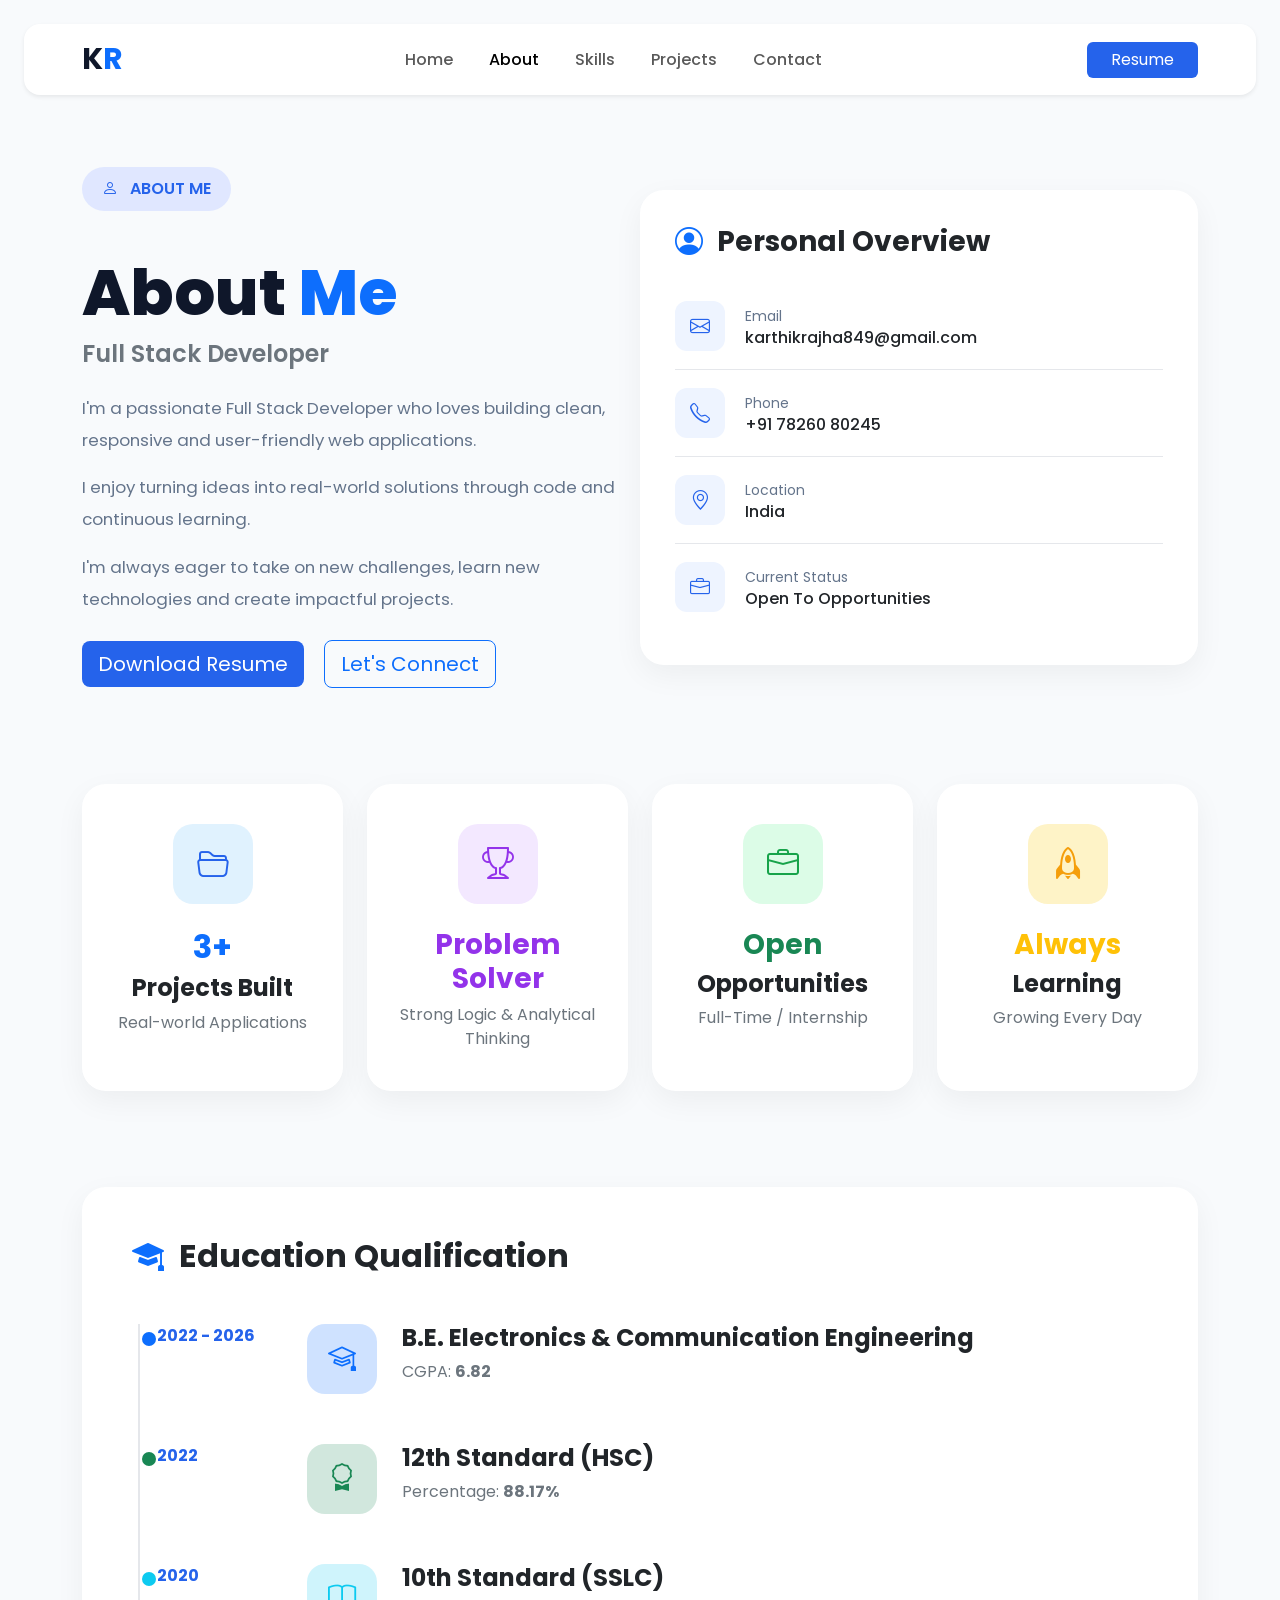
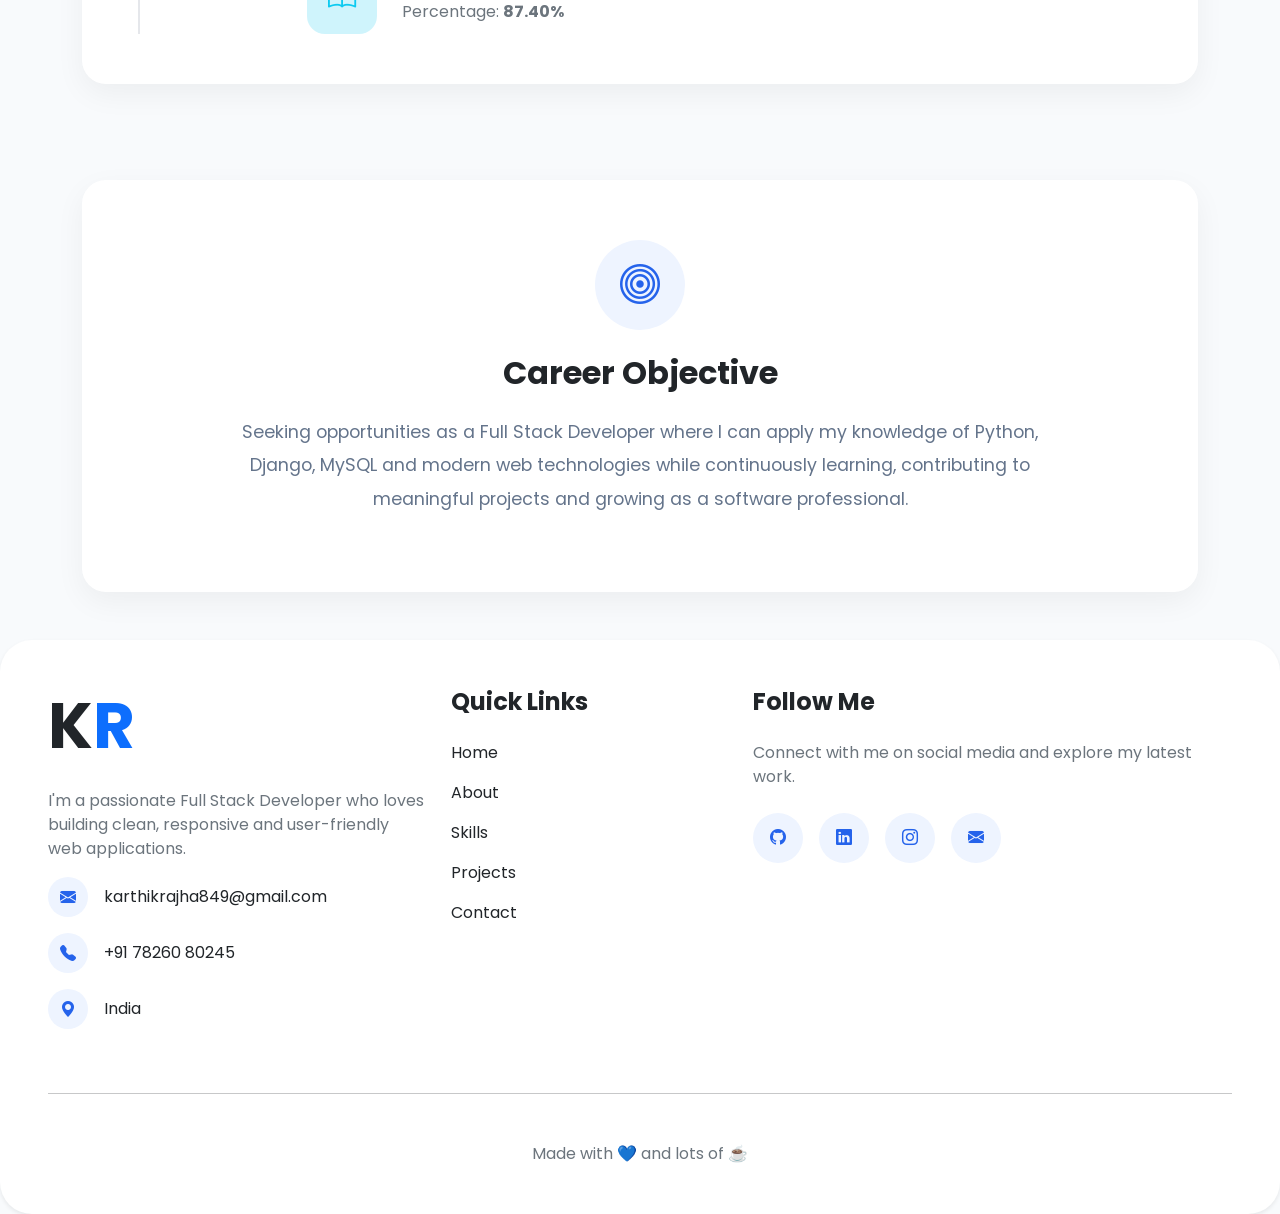
==== about.html @ a02a5bc2 "initial" ====
<!DOCTYPE html>
<html lang="en">

<head>
    <meta charset="UTF-8">
    <meta name="viewport" content="width=device-width, initial-scale=1.0">
    <title>About</title>

    <link href="https://cdn.jsdelivr.net/npm/bootstrap@5.3.7/dist/css/bootstrap.min.css" rel="stylesheet">

    <link rel="stylesheet" href="https://cdn.jsdelivr.net/npm/bootstrap-icons@1.11.3/font/bootstrap-icons.min.css">

    <link href="https://unpkg.com/aos@2.3.4/dist/aos.css" rel="stylesheet">

    <link rel="stylesheet" href="assets/style.css">
</head>

<body>

    <nav class="navbar navbar-expand-lg navbar-light bg-white shadow-sm sticky-top m-4 rounded-4">
        <div class="container">

<a class="navbar-brand fw-bold logo" href="index.html">
    K<span class="text-primary">R</span>
</a>

            <button class="navbar-toggler" type="button" data-bs-toggle="collapse" data-bs-target="#navbarNav">

                <span class="navbar-toggler-icon"></span>
            </button>

            <div class="collapse navbar-collapse" id="navbarNav">

                <ul class="navbar-nav mx-auto">

                    <li class="nav-item">
                        <a class="nav-link" href="index.html">Home</a>
                    </li>

                    <li class="nav-item">
                        <a class="nav-link active" href="about.html">About</a>
                    </li>

                    <li class="nav-item">
                        <a class="nav-link" href="skills.html">Skills</a>
                    </li>

                    <li class="nav-item">
                        <a class="nav-link" href="projects.html">Projects</a>
                    </li>

                    <li class="nav-item">
                        <a class="nav-link" href="contact.html">Contact</a>
                    </li>

                </ul>

                <a href="#" class="btn btn-primary px-4">
                    Resume
                </a>

            </div>

        </div>
    </nav>

    <section class="about-hero py-5">

        <div class="container">

            <div class="row align-items-center gx-0 gy-5">

                <div class="col-lg-6 about-left">

                    <span class="badge-custom">
                        <i class="bi bi-person me-2"></i>
                        ABOUT ME
                    </span>

                    <h1 class="about-title mt-4">

                        About

                        <span class="text-primary">
                            Me
                        </span>

                    </h1>

                    <h4 class="text-secondary fw-semibold mb-4">
                        Full Stack Developer
                    </h4>

                    <p class="about-text">

                        I'm a passionate Full Stack Developer who loves building
                        clean, responsive and user-friendly web applications.

                    </p>

                    <p class="about-text">

                        I enjoy turning ideas into real-world solutions through
                        code and continuous learning.

                    </p>

                    <p class="about-text">

                        I'm always eager to take on new challenges, learn new
                        technologies and create impactful projects.

                    </p>

                    <div class="mt-4">

                        <a href="#" class="btn btn-primary btn-lg me-3">

                            Download Resume

                        </a>

                        <a href="contact.html" class="btn btn-outline-primary btn-lg">

                            Let's Connect

                        </a>

                    </div>

                </div>

                <div class="col-lg-6 about-right">

                    <div class="overview-card">

                        <h3 class="fw-bold mb-4">

                            <i class="bi bi-person-circle text-primary me-2"></i>

                            Personal Overview

                        </h3>

                        <div class="overview-item">

                            <i class="bi bi-envelope"></i>

                            <div>
                                <small>Email</small>
                                <h6 class="mb-0">karthikrajha849@gmail.com</h6>
                            </div>

                        </div>

                        <div class="overview-item">

                            <i class="bi bi-telephone"></i>

                            <div>
                                <small>Phone</small>
                                <h6 class="mb-0">+91 78260 80245</h6>
                            </div>

                        </div>

                        <div class="overview-item">

                            <i class="bi bi-geo-alt"></i>

                            <div>
                                <small>Location</small>
                                <h6 class="mb-0">India</h6>
                            </div>

                        </div>

                        <div class="overview-item">

                            <i class="bi bi-briefcase"></i>

                            <div>
                                <small>Current Status</small>
                                <h6 class="mb-0">Open To Opportunities</h6>
                            </div>

                        </div>

                    </div>

                </div>

            </div>

        </div>

    </section>

    <section class="py-5">

        <div class="container">

            <div class="row g-4">

                <div class="col-md-6 col-lg-3" data-aos="fade-up" data-aos-delay="100">

                    <div class="stat-card">

                        <div class="stat-icon blue mx-auto mb-4">
                            <i class="bi bi-folder2-open"></i>
                        </div>

                        <h2 class="text-primary fw-bold">
                            3+
                        </h2>

                        <h4 class="fw-bold">
                            Projects Built
                        </h4>

                        <p class="text-secondary mb-0">
                            Real-world Applications
                        </p>

                    </div>

                </div>

                <div class="col-md-6 col-lg-3" data-aos="fade-up" data-aos-delay="200">

                    <div class="stat-card">

                        <div class="stat-icon purple mx-auto mb-4">
                            <i class="bi bi-trophy"></i>
                        </div>

                        <h3 class="text-purple fw-bold">
                            Problem Solver
                        </h3>

                        <p class="text-secondary mb-0">
                            Strong Logic & Analytical Thinking
                        </p>

                    </div>

                </div>

                <div class="col-md-6 col-lg-3" data-aos="fade-up" data-aos-delay="300">

                    <div class="stat-card">

                        <div class="stat-icon green mx-auto mb-4">
                            <i class="bi bi-briefcase"></i>
                        </div>

                        <h3 class="text-success fw-bold">
                            Open
                        </h3>

                        <h4 class="fw-bold">
                            Opportunities
                        </h4>

                        <p class="text-secondary mb-0">
                            Full-Time / Internship
                        </p>

                    </div>

                </div>

                <div class="col-md-6 col-lg-3" data-aos="fade-up" data-aos-delay="400">

                    <div class="stat-card">

                        <div class="stat-icon orange mx-auto mb-4">
                            <i class="bi bi-rocket"></i>
                        </div>

                        <h3 class="text-warning fw-bold">
                            Always
                        </h3>

                        <h4 class="fw-bold">
                            Learning
                        </h4>

                        <p class="text-secondary mb-0">
                            Growing Every Day
                        </p>

                    </div>

                </div>

            </div>

        </div>

    </section>

    <section class="py-5">

        <div class="container">

            <div class="education-card" data-aos="fade-up">

                <h2 class="fw-bold mb-5">

                    <i class="bi bi-mortarboard-fill text-primary me-2"></i>

                    Education Qualification

                </h2>

                <div class="timeline">

                    <div class="timeline-item">

                        <div class="timeline-dot bg-primary"></div>

                        <div class="timeline-year">
                            2022 - 2026
                        </div>

                        <div class="timeline-content">

                            <div class="timeline-icon bg-primary-subtle">

                                <i class="bi bi-mortarboard text-primary"></i>

                            </div>

                            <div>

                                <h4 class="fw-bold mb-2">

                                    B.E. Electronics & Communication Engineering

                                </h4>

                                <p class="mb-1 text-secondary">

                                    CGPA: <strong>6.82</strong>

                                </p>

                            </div>

                        </div>

                    </div>

                    <div class="timeline-item">

                        <div class="timeline-dot bg-success"></div>

                        <div class="timeline-year">
                            2022
                        </div>

                        <div class="timeline-content">

                            <div class="timeline-icon bg-success-subtle">

                                <i class="bi bi-award text-success"></i>

                            </div>

                            <div>

                                <h4 class="fw-bold mb-2">
                                    12th Standard (HSC)
                                </h4>

                                <p class="mb-1 text-secondary">

                                    Percentage:
                                    <strong>88.17%</strong>

                                </p>

                            </div>

                        </div>

                    </div>

                    <div class="timeline-item">

                        <div class="timeline-dot bg-info"></div>

                        <div class="timeline-year">
                            2020
                        </div>

                        <div class="timeline-content">

                            <div class="timeline-icon bg-info-subtle">

                                <i class="bi bi-book text-info"></i>

                            </div>

                            <div>

                                <h4 class="fw-bold mb-2">
                                    10th Standard (SSLC)
                                </h4>

                                <p class="mb-1 text-secondary">

                                    Percentage:
                                    <strong>87.40%</strong>

                                </p>

                            </div>

                        </div>

                    </div>

                </div>

            </div>

        </div>

    </section>

    <section class="py-5">

        <div class="container">

            <div class="objective-card text-center" data-aos="fade-up">

                <div class="objective-icon mx-auto mb-4">

                    <i class="bi bi-bullseye"></i>

                </div>

                <h2 class="fw-bold mb-4">

                    Career Objective

                </h2>

                <p class="objective-text mx-auto">

                    Seeking opportunities as a Full Stack Developer where I can
                    apply my knowledge of Python, Django, MySQL and modern web
                    technologies while continuously learning, contributing to
                    meaningful projects and growing as a software professional.

                </p>

            </div>

        </div>

    </section>



    <footer>

        <div class="bg-white shadow-sm rounded-5 p-5">

            <div class="row gy-5">

                <div class="col-lg-4">

                    <h2 class="fw-bold display-3 mb-4">
                        K<span class="text-primary">R</span>
                    </h2>

                    <p class="text-secondary">

                        I'm a passionate Full Stack Developer
                        who loves building clean, responsive
                        and user-friendly web applications.

                    </p>

                    <div class="d-flex align-items-center gap-3 mb-3">

                        <i class="bi bi-envelope-fill footer-icon"></i>

                        <span>karthikrajha849@gmail.com</span>

                    </div>

                    <div class="d-flex align-items-center gap-3 mb-3">

                        <i class="bi bi-telephone-fill footer-icon"></i>

                        <span>+91 78260 80245</span>

                    </div>

                    <div class="d-flex align-items-center gap-3 mb-3">

                        <i class="bi bi-geo-alt-fill footer-icon"></i>

                        <span>India</span>

                    </div>

                </div>

                <div class="col-lg-3">

                    <h4 class="fw-bold mb-4">
                        Quick Links
                    </h4>

                    <ul class="list-unstyled">

                        <li class="mb-3">
                            <a href="index.html" class="text-decoration-none text-dark">Home</a>
                        </li>

                        <li class="mb-3">
                            <a href="about.html" class="text-decoration-none text-dark">About</a>
                        </li>

                        <li class="mb-3">
                            <a href="skills.html" class="text-decoration-none text-dark">Skills</a>
                        </li>

                        <li class="mb-3">
                            <a href="projects.html" class="text-decoration-none text-dark">Projects</a>
                        </li>

                        <li>
                            <a href="contact.html" class="text-decoration-none text-dark">Contact</a>
                        </li>

                    </ul>

                </div>

                <div class="col-lg-5">

                    <h4 class="fw-bold mb-4">
                        Follow Me
                    </h4>

                    <p class="text-secondary">

                        Connect with me on social media and
                        explore my latest work.

                    </p>

                    <div class="d-flex gap-3 mt-4">

                        <a href="#" class="footer-social">

                            <i class="bi bi-github"></i>

                        </a>

                        <a href="#" class="footer-social">

                            <i class="bi bi-linkedin"></i>

                        </a>

                        <a href="#" class="footer-social">

                            <i class="bi bi-instagram"></i>

                        </a>

                        <a href="#" class="footer-social">

                            <i class="bi bi-envelope-fill"></i>

                        </a>

                    </div>

                </div>

            </div>

            <hr class="my-5">

            <p class="text-center text-secondary mb-0">

                Made with 💙 and lots of ☕

            </p>

        </div>

    </footer>

    <script src="https://cdn.jsdelivr.net/npm/bootstrap@5.3.7/dist/js/bootstrap.bundle.min.js"></script>

    <script src="https://unpkg.com/aos@2.3.4/dist/aos.js"></script>

    <script>
        AOS.init({
            duration: 1000,
            once: true,
            easing: "ease-out-cubic"
        });
    </script>

</body>

</html>
---- assets/style.css ----
@import url("https://fonts.googleapis.com/css2?family=Outfit:wght@100..900&family=Plus+Jakarta+Sans:ital,wght@0,200..800;1,200..800&family=Poppins:ital,wght@0,100;0,200;0,300;0,400;0,500;0,600;0,700;0,800;0,900;1,100;1,200;1,300;1,400;1,500;1,600;1,700;1,800;1,900&display=swap");

:root {
  --primary: #2563eb;
  --primary-dark: #1d4ed8;
}

* {
  margin: 0;
  padding: 0;
  box-sizing: border-box;
  font-family: "Poppins", sans-serif;
}

body {
  background: #f8fafc;
}

.logo {
  font-size: 30px;
  color: #0f172a;
}

.navbar {
  animation: slideDown 0.8s ease;
}

.nav-link {
  margin: 0 10px;
  font-weight: 500;
}

.hero {
  margin-top: 80px;
}

.badge-custom {
  display: inline-block;
  background: #e0e7ff;
  color: #2563eb;
  padding: 10px 20px;
  border-radius: 30px;
  font-weight: 600;
  margin-bottom: 20px;

  animation: fadeUp 0.8s ease;
}

.hero-title {
  font-size: 55px;
  font-weight: 800;
  line-height: 1.1;
  color: #0f172a;
  animation: fadeUp 0.8s ease 0.2s both;
}

.hero-title span {
  color: #2563eb;
}

.hero-text {
  margin-top: 20px;
  color: #475569;
  font-size: 18px;
  max-width: 550px;
  animation: fadeUp 0.8s ease 0.4s both;
}

.hero-btns {
  animation: fadeUp 0.8s ease 0.6s both;
}

.social-icons {
  animation: fadeUp 0.8s ease 0.8s both;
}

.avatar-box {
  display: flex;
  justify-content: center;

  animation: zoomIn 1s ease 0.3s both;
}

.avatar-img {
  width: 350px;
  max-width: 100%;
  border-radius: 20px;
}

.btn-primary {
  background: #2563eb;
  border: none;
}

.btn-primary:hover {
  background: #1d4ed8;
}

.social-icons a {
  transition: all 0.3s ease;
}

.social-icons a:hover {
  color: var(--primary) !important;
  transform: translateY(-5px);
}

@keyframes fadeUp {
  from {
    opacity: 0;
    transform: translateY(30px);
  }

  to {
    opacity: 1;
    transform: translateY(0);
  }
}

@keyframes zoomIn {
  from {
    opacity: 0;
    transform: scale(0.85);
  }

  to {
    opacity: 1;
    transform: scale(1);
  }
}

@keyframes slideDown {
  from {
    opacity: 0;
    transform: translateY(-50px);
  }

  to {
    opacity: 1;
    transform: translateY(0);
  }
}

@media (max-width: 991px) {
  .hero {
    text-align: center;
  }

  .hero-title {
    font-size: 45px;
  }

  .avatar-img {
    width: 300px;
    margin-top: 40px;
  }

  .navbar {
    display: flex !important;
    flex-direction: column !important;
    align-items: center !important;
    justify-content: center !important;
  }
}

.icon-box {
  width: 100px;
  height: 100px;
  border-radius: 24px;
  background: #eef4ff;
  display: flex;
  align-items: center;
  justify-content: center;
}

.divider {
  width: 60px;
  height: 4px;
  background: #2563eb;
  border-radius: 10px;
}

.service-card {
  border-radius: 24px;
  transition: 0.3s ease;
}

.service-card:hover {
  transform: translateY(-10px);
}

.cta-section {
  background: linear-gradient(135deg, #ffffff, #f8fbff);

  border-radius: 30px;

  padding: 45px 50px;

  border: 1px solid #eef2ff;

  box-shadow: 0 10px 30px rgba(0, 0, 0, 0.05);
}

.cta-icon {
  width: 90px;
  height: 90px;

  border-radius: 50%;

  background: #eef4ff;

  display: flex;
  align-items: center;
  justify-content: center;

  color: var(--primary);

  font-size: 38px;
}

.cta-title {
  font-size: 2rem;
  line-height: 1.15;
  margin-bottom: 15px;
}

.cta-text {
  font-size: 1.1rem;
  margin-bottom: 0;
}

.cta-btn {
  padding: 15px 40px;
  border-radius: 16px;
  font-size: 1.1rem;
  font-weight: 500;
}

.cta-btn:hover {
  transform: translateY(-3px);
}

@media (max-width: 991px) {
  .cta-section {
    padding: 35px 25px;
    text-align: center;
  }

  .cta-title {
    font-size: 2.3rem;
  }

  .cta-icon {
    width: 75px;
    height: 75px;
    font-size: 30px;
  }
}

.footer-icon {
  width: 40px;
  height: 40px;
  border-radius: 50%;
  background: #eef4ff;
  color: var(--primary);
  display: flex;
  align-items: center;
  justify-content: center;
}

.footer-social {
  width: 50px;
  height: 50px;
  border-radius: 50%;
  background: #eef4ff;
  color: var(--primary);
  display: flex;
  align-items: center;
  justify-content: center;
  text-decoration: none;
  transition: 0.3s;
}

.footer-social:hover {
  background: var(--primary);
  color: #fff;
  transform: translateY(-3px);
}

/* =====================================================  About Page ================================================================= */

.about-title {
  font-size: 4rem;
  font-weight: 800;
  color: #0f172a;
}

.about-text {
  color: #64748b;
  font-size: 1.05rem;
  line-height: 1.9;
}

.overview-card {
  background: #fff;
  border-radius: 24px;
  padding: 35px;
  box-shadow: 0 10px 30px rgba(0, 0, 0, 0.05);
}

.overview-item {
  display: flex;
  align-items: center;
  gap: 20px;
  padding: 18px 0;
  border-bottom: 1px solid #e5e7eb;
}

.overview-item:last-child {
  border-bottom: none;
}

.overview-item i {
  width: 50px;
  height: 50px;
  border-radius: 12px;
  background: #eef4ff;
  color: var(--primary);
  display: flex;
  align-items: center;
  justify-content: center;
  font-size: 20px;
}

.overview-item small {
  color: #64748b;
}

.about-left {
  opacity: 0;
  animation: fadeLeft 0.9s ease forwards;
}

.about-right {
  opacity: 0;
  animation: fadeRight 0.9s ease 0.3s forwards;
}

@keyframes fadeLeft {
  from {
    opacity: 0;
    transform: translateX(-50px);
  }

  to {
    opacity: 1;
    transform: translateX(0);
  }
}

@keyframes fadeRight {
  from {
    opacity: 0;
    transform: translateX(50px);
  }

  to {
    opacity: 1;
    transform: translateX(0);
  }
}

@media (max-width: 991px) {
  .about-title {
    font-size: 3rem;
  }

  .about-hero {
    text-align: center;
  }

  .overview-item {
    text-align: left;
  }
}

.stat-card {
  background: #fff;
  border-radius: 24px;
  padding: 40px 25px;
  text-align: center;
  box-shadow: 0 10px 30px rgba(0, 0, 0, 0.05);
  height: 100%;
  transition: 0.3s;
}

.stat-card:hover {
  transform: translateY(-8px);
}

.stat-icon {
  width: 80px;
  height: 80px;
  border-radius: 20px;
  display: flex;
  align-items: center;
  justify-content: center;
  font-size: 32px;
}

.blue {
  background: #eef4ff;
  color: #2563eb;
}

.purple {
  background: #f3e8ff;
  color: #9333ea;
}

.green {
  background: #dcfce7;
  color: #16a34a;
}

.orange {
  background: #ffedd5;
  color: #ea580c;
}

.text-purple {
  color: #9333ea;
}

.education-card {
  background: #fff;
  padding: 50px;
  border-radius: 24px;
  box-shadow: 0 10px 30px rgba(0, 0, 0, 0.05);
}

.timeline-item {
  display: grid;
  grid-template-columns: 120px 1fr;
  gap: 30px;
  margin-bottom: 50px;
  position: relative;
}

.timeline-item:last-child {
  margin-bottom: 0;
}

.timeline-year {
  font-weight: 700;
  color: #2563eb;
}

.timeline-content {
  display: flex;
  gap: 25px;
  align-items: flex-start;
}

.timeline-icon {
  width: 70px;
  height: 70px;
  border-radius: 18px;

  display: flex;
  align-items: center;
  justify-content: center;

  font-size: 28px;

  flex-shrink: 0;
}

.timeline-dot {
  position: absolute;

  left: -15px;
  top: 8px;

  width: 14px;
  height: 14px;

  border-radius: 50%;
}

.timeline::before {
  content: "";

  position: absolute;

  left: 6px;
  top: 0;

  width: 2px;
  height: 100%;

  background: #e5e7eb;
}

.timeline {
  position: relative;
  padding-left: 25px;
}

@media (max-width: 768px) {
  .timeline-item {
    grid-template-columns: 1fr;
    gap: 15px;
  }

  .education-card {
    padding: 30px 20px;
  }
}

.objective-card {
  background: #fff;
  padding: 60px 40px;
  border-radius: 24px;
  box-shadow: 0 10px 30px rgba(0, 0, 0, 0.05);
}

.objective-icon {
  width: 90px;
  height: 90px;
  border-radius: 50%;
  background: #eef4ff;
  color: #2563eb;

  display: flex;
  align-items: center;
  justify-content: center;

  font-size: 40px;
}

.objective-text {
  max-width: 800px;
  color: #64748b;
  font-size: 1.1rem;
  line-height: 1.9;
}

/* ============================================================= Skills Page ========================================================== */

.skills-title {
  font-size: 4rem;
  font-weight: 800;
  color: #0f172a;
  line-height: 1.1;
}

.skills-title span {
  color: var(--primary);
}

.skills-text {
  font-size: 1.1rem;
  color: #64748b;
  line-height: 1.9;
  max-width: 550px;
}

.skills-img {
  max-width: 100%;
}

.skill-badge {
  background: #ffffff;
  padding: 12px 20px;
  border-radius: 50px;
  font-weight: 500;
  box-shadow: 0 4px 15px rgba(0, 0, 0, 0.05);
}

.skills-left {
  opacity: 0;
  animation: fadeLeft 0.9s ease forwards;
}

.skills-right {
  opacity: 0;
  animation: fadeRight 0.9s ease 0.3s forwards;
}

.skills-hero {
  overflow: hidden;
}

@keyframes fadeLeft {
  from {
    opacity: 0;
    transform: translateX(-30px);
  }

  to {
    opacity: 1;
    transform: translateX(0);
  }
}

@keyframes fadeRight {
  from {
    opacity: 0;
    transform: translateX(30px);
  }

  to {
    opacity: 1;
    transform: translateX(0);
  }
}

@media (max-width: 991px) {
  .skills-hero {
    text-align: center;
  }

  .skills-title {
    font-size: 3rem;
  }

  .skills-text {
    margin: auto;
  }

  .skills-img {
    margin-top: 20px;
  }
}

.skill-card {
  background: #fff;
  padding: 35px;
  border-radius: 24px;
  height: 100%;
  box-shadow: 0 10px 30px rgba(0, 0, 0, 0.05);
  transition: 0.3s;
}

.skill-card:hover {
  transform: translateY(-8px);
}

.skill-header {
  display: flex;
  align-items: center;
  gap: 15px;
  margin-bottom: 20px;
}

.skill-icon {
  width: 70px;
  height: 70px;
  border-radius: 18px;
  display: flex;
  align-items: center;
  justify-content: center;
  font-size: 28px;
  flex-shrink: 0;
}

.frontend {
  background: #eef4ff;
  color: #2563eb;
}

.backend {
  background: #dcfce7;
  color: #16a34a;
}

.database {
  background: #f3e8ff;
  color: #9333ea;
}

.tech-item {
  display: flex;
  align-items: center;
  gap: 18px;
  padding: 16px 0;
}

.tech-logo {
  font-size: 42px;
}

.tech-item h6 {
  font-weight: 600;
}

.tech-item small {
  line-height: 1.5;
}

@media (max-width: 991px) {
  .skill-card {
    padding: 25px;
  }

  .skill-header h4 {
    font-size: 1.2rem;
  }
}

.learning-card {
  background: #fff;
  padding: 40px;
  border-radius: 24px;
  box-shadow: 0 10px 30px rgba(0, 0, 0, 0.05);
}

.learning-icon {
  width: 90px;
  height: 90px;
  border-radius: 50%;
  background: #eef4ff;
  color: var(--primary);

  display: flex;
  align-items: center;
  justify-content: center;

  font-size: 40px;
}

.learning-item i {
  font-size: 40px;
  color: var(--primary);
}

.learning-item {
  transition: 0.3s;
}

.learning-item:hover {
  transform: translateY(-5px);
}

@media (max-width: 991px) {
  .learning-card {
    text-align: center;
  }
}

.workflow-box {
  background: #fff;
  border-radius: 30px;
  padding: 60px 40px;
  box-shadow: 0 10px 30px rgba(0, 0, 0, 0.05);
}

.workflow-timeline {
  display: flex;
  justify-content: space-between;
  position: relative;
  gap: 20px;
}

.workflow-timeline::before {
  content: "";
  position: absolute;
  top: 40px;
  left: 8%;
  width: 84%;
  height: 3px;
  background: #dbeafe;
  z-index: 0;
}

.workflow-item {
  text-align: center;
  position: relative;
  z-index: 1;
  flex: 1;
}

.circle {
  width: 80px;
  height: 80px;
  border-radius: 50%;
  display: flex;
  align-items: center;
  justify-content: center;
  margin: auto;
  font-size: 32px;
}

.step-no {
  width: 28px;
  height: 28px;
  background: #2563eb;
  color: #fff;
  border-radius: 50%;
  margin: 15px auto;
  display: flex;
  align-items: center;
  justify-content: center;
  font-size: 14px;
  font-weight: 600;
}

.workflow-item h5 {
  font-weight: 600;
  margin-bottom: 10px;
}

.workflow-item p {
  color: #64748b;
  font-size: 0.9rem;
}

.blue {
  background: #e0f2fe;
  color: #2563eb;
}

.green {
  background: #dcfce7;
  color: #16a34a;
}

.orange {
  background: #fef3c7;
  color: #f59e0b;
}

.purple {
  background: #f3e8ff;
  color: #9333ea;
}

.pink {
  background: #fce7f3;
  color: #ec4899;
}

.cyan {
  background: #ccfbf1;
  color: #14b8a6;
}

@media (max-width: 992px) {
  .workflow-timeline {
    flex-direction: column;
  }

  .workflow-timeline::before {
    display: none;
  }

  .workflow-item {
    margin-bottom: 30px;
  }
}

/* ===================================== Contact page ========================================== */

.contact-title {
  font-size: 4rem;
  font-weight: 800;
  color: #0f172a;
  line-height: 1.1;
}

.contact-title span {
  color: var(--primary);
}

.contact-text {
  font-size: 1.1rem;
  color: #64748b;
  line-height: 1.8;
}

.contact-img {
  max-width: 100%;
}

.skills-hero,
.contact-hero,
.contact-form-section,
.about-hero{
    overflow:hidden !important;
}

.contact-info-card {
  background: #fff;
  border-radius: 20px;
  padding: 18px;

  display: flex;
  align-items: center;
  gap: 15px;

  box-shadow: 0 10px 25px rgba(0, 0, 0, 0.05);
}

.contact-info-card i {
  width: 55px;
  height: 55px;

  border-radius: 15px;

  background: #eef4ff;
  color: #2563eb;

  display: flex;
  align-items: center;
  justify-content: center;

  font-size: 22px;
}

.contact-info-card small {
  color: #64748b;
}

.contact-info-card h6 {
  font-size: 0.9rem;
  word-break: break-word;
}

.contact-left {
  opacity: 0;
  animation: fadeLeft 0.9s ease forwards;
}

.contact-right {
  opacity: 0;
  animation: fadeRight 0.9s ease 0.3s forwards;
}

@media (max-width: 991px) {
  .contact-hero {
    text-align: center;
  }

  .contact-title {
    font-size: 3rem;
  }

  .contact-info-card {
    text-align: left;
  }
}

.contact-card {
  background: #fff;
  padding: 40px 30px;
  border-radius: 24px;
  text-align: center;
  height: 100%;
  box-shadow: 0 10px 30px rgba(0, 0, 0, 0.05);
  transition: 0.3s;
}

.contact-card:hover {
  transform: translateY(-8px);
}

.contact-icon {
  width: 80px;
  height: 80px;
  border-radius: 50%;

  display: flex;
  align-items: center;
  justify-content: center;

  margin: auto;

  font-size: 30px;
}

.contact-icon.blue {
  background: #eef4ff;
  color: #2563eb;
}

.contact-icon.green {
  background: #dcfce7;
  color: #16a34a;
}

.contact-icon.purple {
  background: #f3e8ff;
  color: #9333ea;
}

.contact-form-wrapper {
  background: #fff;
  padding: 60px;
  border-radius: 30px;
  box-shadow: 0 10px 30px rgba(0, 0, 0, 0.05);
}

.contact-form-card {
  background: #f8fafc;
  padding: 35px;
  border-radius: 24px;
}

.custom-input {
  border: none;
  background: #fff;
  padding: 15px 20px;
  border-radius: 14px;
  box-shadow: none !important;
}

.custom-input:focus {
  border: 1px solid #2563eb;
}

textarea.custom-input {
  resize: none;
}

@media (max-width: 991px) {
  .contact-form-wrapper {
    padding: 30px;
  }
}

.availability-card {
  background: #fff;
  padding: 80px 40px;
  border-radius: 30px;
  box-shadow: 0 10px 30px rgba(0, 0, 0, 0.05);
}

.availability-badge {
  display: inline-block;
  background: #dcfce7;
  color: #16a34a;
  padding: 12px 20px;
  border-radius: 50px;
  font-weight: 600;
}

.availability-badge i {
  font-size: 10px;
}

@media (max-width: 768px) {
  .availability-card {
    padding: 50px 25px;
  }
}
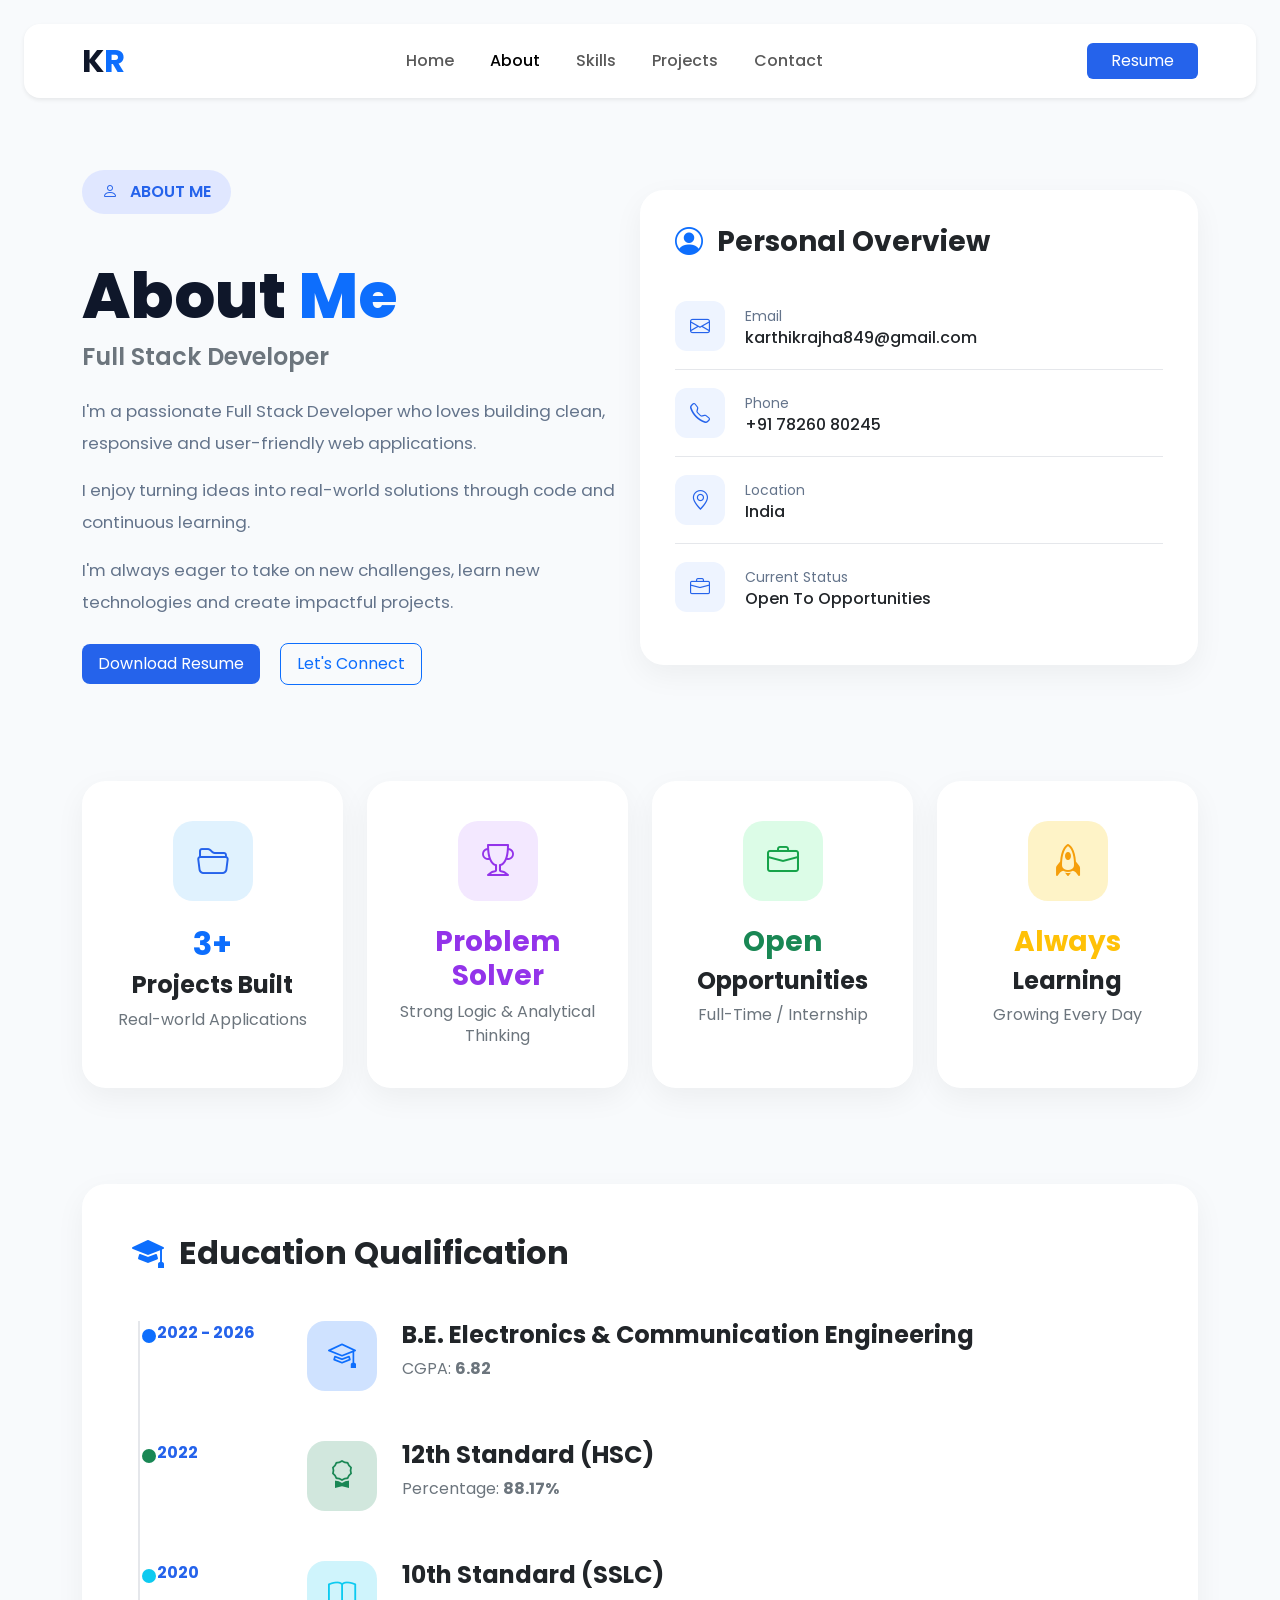
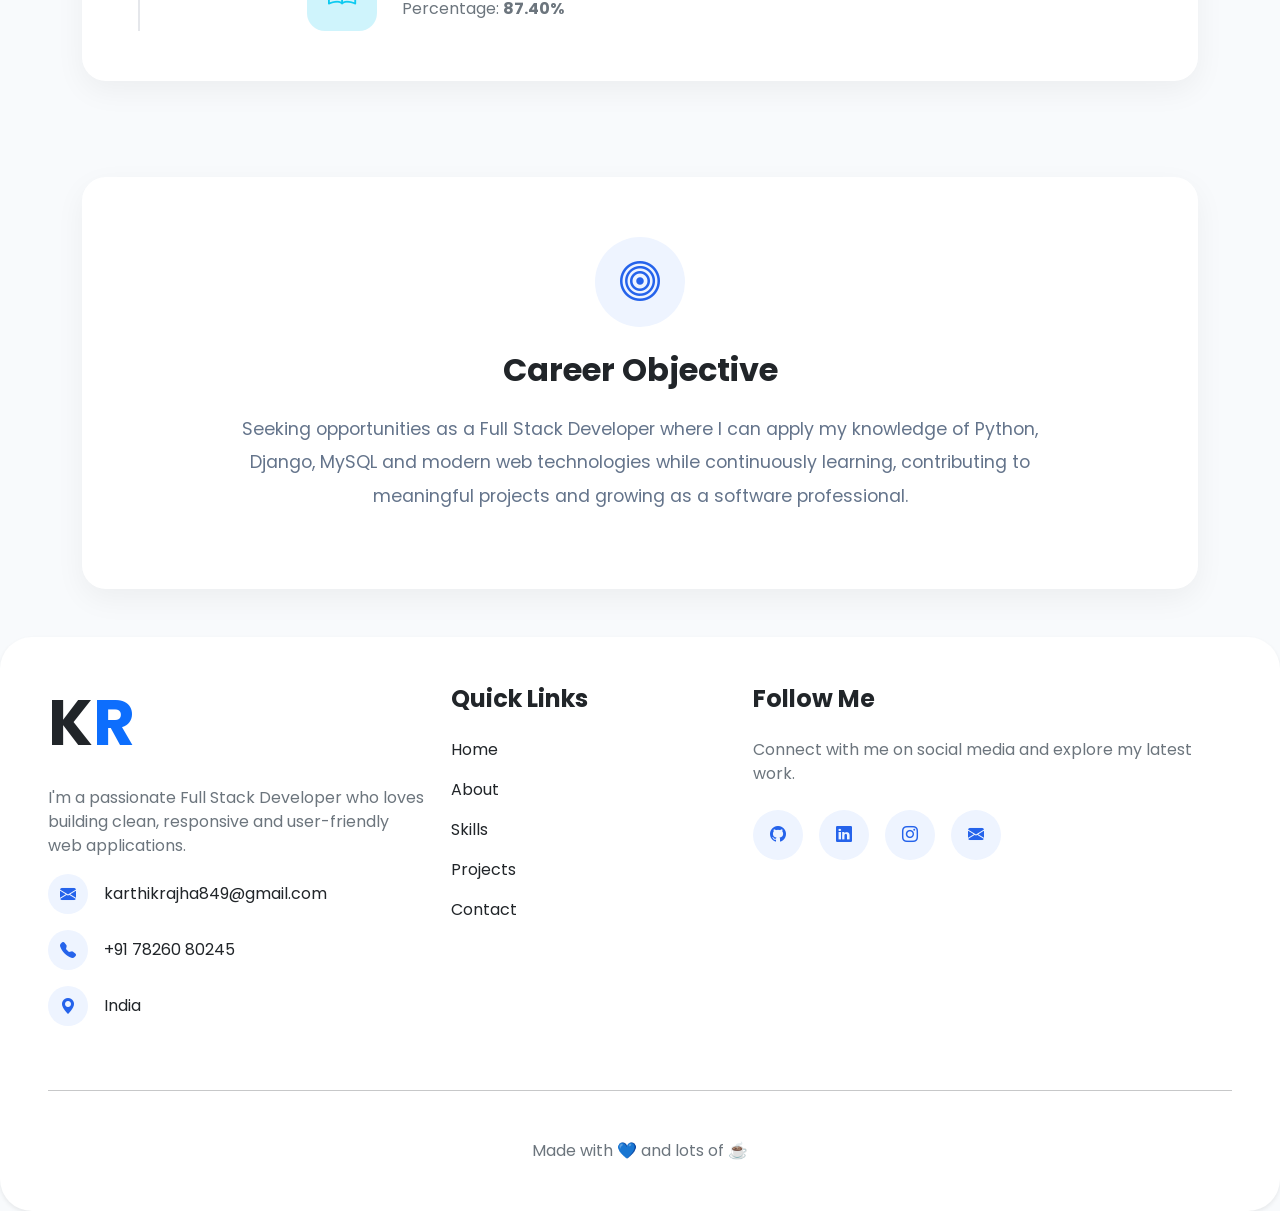
==== commit ccf7939e: "Small corrections updated" ====
--- a/about.html
+++ b/about.html
@@ -46,7 +46,7 @@
                     </li>
 
                     <li class="nav-item">
-                        <a class="nav-link" href="projects.html">Projects</a>
+                        <a class="nav-link" href="project.html">Projects</a>
                     </li>
 
                     <li class="nav-item">
@@ -55,7 +55,7 @@
 
                 </ul>
 
-                <a href="#" class="btn btn-primary px-4">
+                <a href="assets/resources/Resume .pdf" class="btn btn-primary px-4" target="_blank">
                     Resume
                 </a>
 
@@ -114,7 +114,7 @@
 
                     <div class="mt-4">
 
-                        <a href="#" class="btn btn-primary btn-lg me-3">
+                        <a href="assets/resources/Resume .pdf" class="btn btn-primary btn-lg me-3" target="_blank">
 
                             Download Resume
 
@@ -532,7 +532,7 @@
                         </li>
 
                         <li class="mb-3">
-                            <a href="projects.html" class="text-decoration-none text-dark">Projects</a>
+                            <a href="project.html" class="text-decoration-none text-dark">Projects</a>
                         </li>
 
                         <li>
@@ -558,32 +558,31 @@
 
                     <div class="d-flex gap-3 mt-4">
 
-                        <a href="#" class="footer-social">
+                        <a href="https://github.com/karthikrajha13" class="footer-social" target="_blank">
 
                             <i class="bi bi-github"></i>
 
                         </a>
 
-                        <a href="#" class="footer-social">
+                        <a href="https://www.linkedin.com/in/karthikrajha13" class="footer-social" target="_blank">
 
                             <i class="bi bi-linkedin"></i>
 
                         </a>
 
-                        <a href="#" class="footer-social">
+                        <a href="https://www.instagram.com/karthikrajha_13" class="footer-social" target="_blank">
 
                             <i class="bi bi-instagram"></i>
 
                         </a>
 
-                        <a href="#" class="footer-social">
+                        <a href="mailto:karthikrajha849@gmail.com" class="footer-social" target="_blank">
 
                             <i class="bi bi-envelope-fill"></i>
 
                         </a>
 
                     </div>
-
                 </div>
 
             </div>
--- a/assets/style.css
+++ b/assets/style.css
@@ -19,6 +19,10 @@
 .logo {
   font-size: 30px;
   color: #0f172a;
+}
+
+.navbar-brand{
+  font-size: 2em !important;
 }
 
 .navbar {
@@ -70,6 +74,10 @@
   animation: fadeUp 0.8s ease 0.6s both;
 }
 
+a{
+  font-size: 1em !important;
+}
+
 .social-icons {
   animation: fadeUp 0.8s ease 0.8s both;
 }
@@ -161,6 +169,15 @@
     align-items: center !important;
     justify-content: center !important;
   }
+}
+
+.whatsection h4{
+    font-size: 16px;
+}
+
+.whatsection p{
+    text-align: justify;
+    font-size: 12px;
 }
 
 .icon-box {
@@ -1054,3 +1071,205 @@
     padding: 50px 25px;
   }
 }
+
+
+/* ===================================== Projects Page ========================================== */
+
+.icon-circle{
+    width:70px;
+    height:70px;
+    border-radius:50%;
+    display:flex;
+    justify-content:center;
+    align-items:center;
+    transition:.3s;
+}
+
+.card{
+    transition:.3s ease;
+}
+
+.card:hover{
+    transform:translateY(-8px);
+    box-shadow:0 .75rem 1.5rem rgba(0,0,0,.08)!important;
+}
+
+.icon-circle:hover{
+    transform:scale(1.1) rotate(8deg);
+}
+
+.search-box{
+    transition:.4s;
+}
+
+.search-box:hover{
+    transform:translateY(-4px);
+    box-shadow:0 1rem 3rem rgba(37,99,235,.18)!important;
+}
+
+.search-box input{
+    font-size:1.05rem;
+}
+
+.search-box .btn{
+    min-width:150px;
+}
+
+.bounce-arrow{
+    animation:bounce 2s infinite;
+}
+
+@keyframes bounce{
+
+    0%,20%,50%,80%,100%{
+        transform:translateY(0);
+    }
+
+    40%{
+        transform:translateY(10px);
+    }
+
+    60%{
+        transform:translateY(5px);
+    }
+
+}
+
+#projects .card{
+    transition:.35s;
+}
+
+#projects .card:hover{
+    transform:translateY(-10px);
+    box-shadow:0 1rem 3rem rgba(0,0,0,.12)!important;
+}
+
+.project-card img{
+    width:100%;
+    height:220px;
+    object-fit:cover;
+    object-position:top;
+    border-radius:20px 20px 0 0;
+}
+
+.project-tab{
+    padding:25px;
+    transition:.3s;
+}
+
+.project-tab:hover{
+    transform:translateX(8px);
+}
+
+.project-btn{
+    padding:24px;
+    border:0;
+    transition:.35s ease;
+    background:#fff;
+}
+
+.project-btn h5{
+    color:#0f172a;
+}
+
+.project-btn small{
+    color:#64748b;
+}
+
+.project-btn i{
+    color:#94a3b8;
+    transition:.3s;
+}
+
+.project-btn:hover{
+    background:#eef4ff;
+    transform:translateX(8px);
+}
+
+.project-btn:hover i{
+    color:#2563eb;
+}
+
+.project-btn.active{
+    background:#2563eb!important;
+    color:#fff!important;
+}
+
+.project-btn.active h5,
+.project-btn.active small,
+.project-btn.active i{
+    color:#fff!important;
+}
+
+#journey{
+  overflow:hidden;
+}
+
+#journey .card{
+    transition:.4s ease;
+}
+
+#journey .card:hover{
+    transform:translateY(-8px);
+    box-shadow:0 1.5rem 3rem rgba(0,0,0,.12)!important;
+}
+
+#projectImage{
+    width:100%;
+    height:420px;
+    object-fit:cover;
+    object-position:top;
+    transition:.5s ease;
+}
+
+#projectTitle{
+    color:#0f172a;
+}
+
+#projectDescription{
+    line-height:1.8;
+}
+
+#projectTech .badge{
+    font-weight:500;
+    padding:10px 16px;
+    border-radius:50px;
+}
+
+#journey .btn{
+    transition:.3s;
+}
+
+#journey .btn:hover{
+    transform:translateY(-3px);
+}
+
+.fade-project{
+    animation:projectFade .45s;
+}
+
+@keyframes projectFade{
+
+    from{
+        opacity:0;
+        transform:translateY(20px);
+    }
+
+    to{
+        opacity:1;
+        transform:translateY(0);
+    }
+
+}
+
+@media(max-width:991px){
+
+    #projectImage{
+        height:280px;
+    }
+
+    .project-btn{
+        padding:18px;
+    }
+
+}
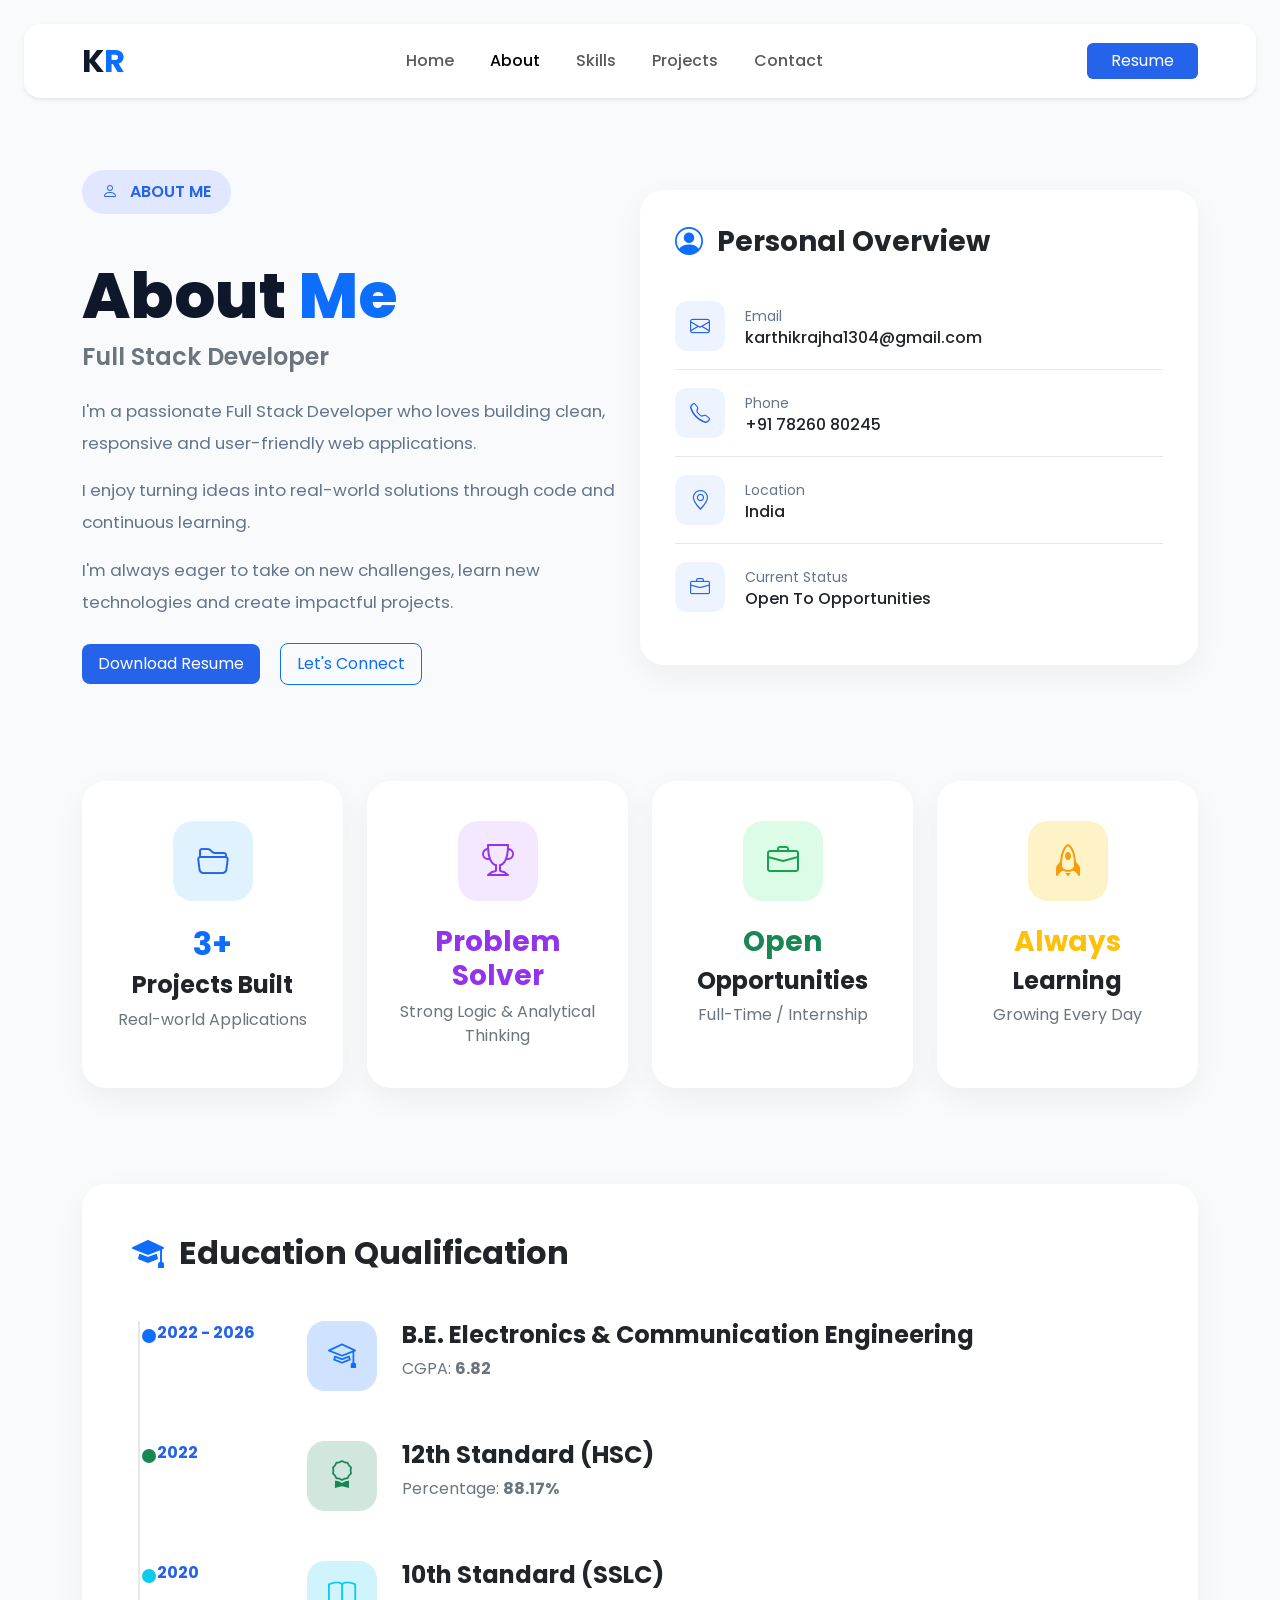
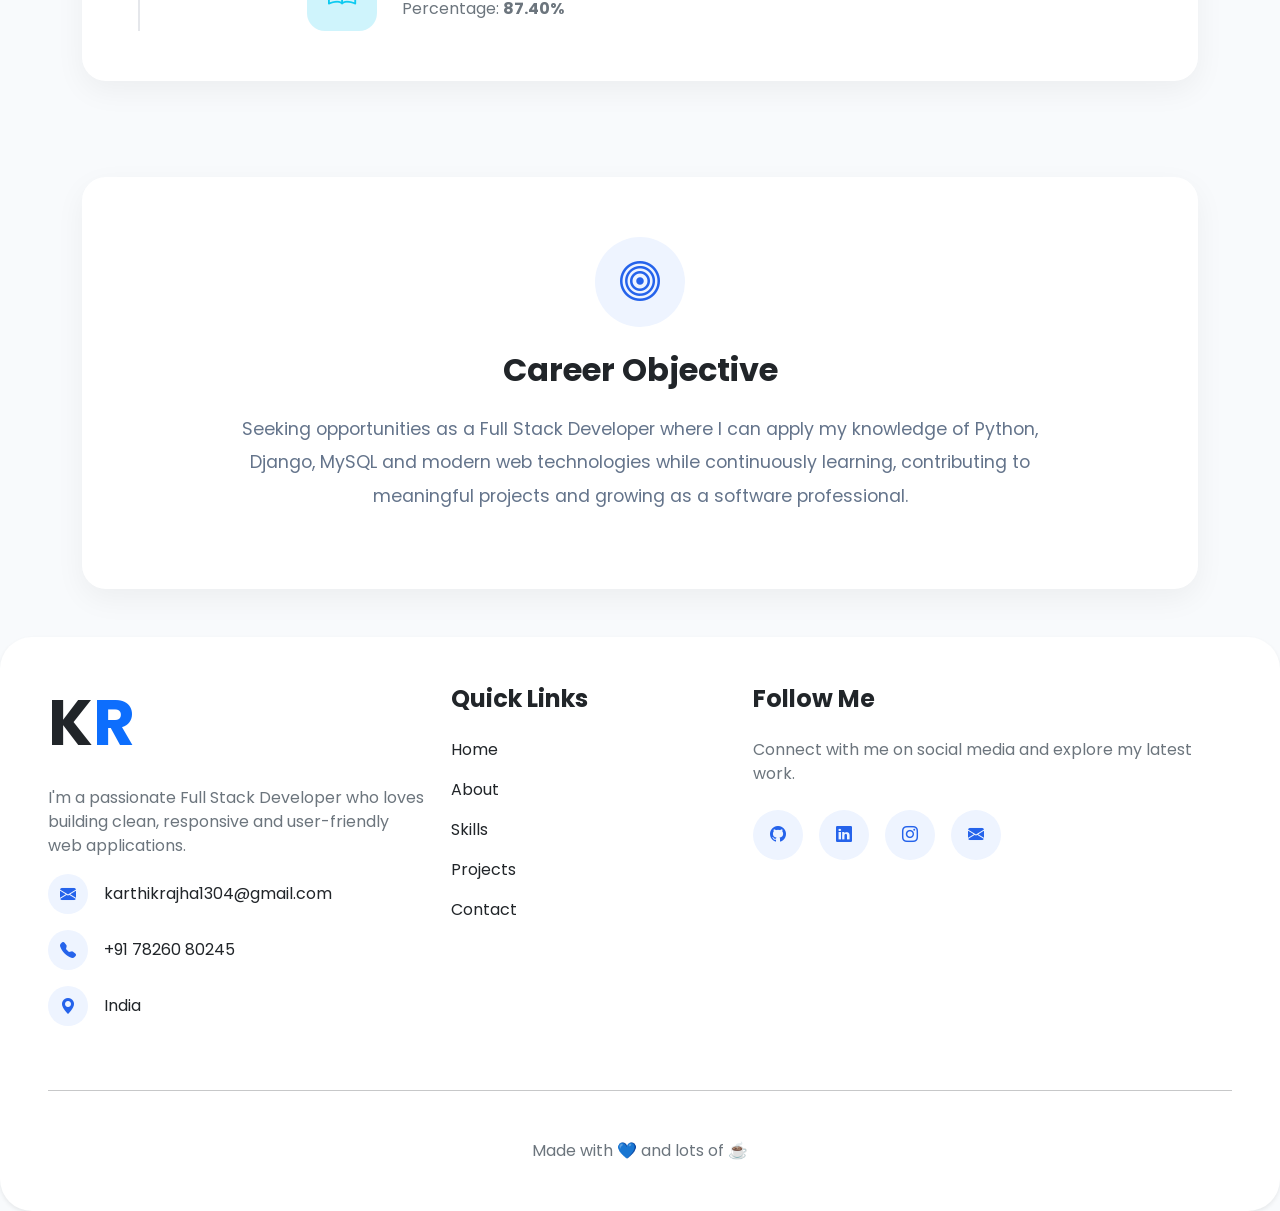
==== commit 0ebb1ccd: "Resume Updated" ====
--- a/about.html
+++ b/about.html
@@ -55,7 +55,7 @@
 
                 </ul>
 
-                <a href="assets/resources/Resume .pdf" class="btn btn-primary px-4" target="_blank">
+                <a href="assets/resources/Resume - Karthik Rajha R P.pdf" class="btn btn-primary px-4" target="_blank">
                     Resume
                 </a>
 
@@ -114,7 +114,7 @@
 
                     <div class="mt-4">
 
-                        <a href="assets/resources/Resume .pdf" class="btn btn-primary btn-lg me-3" target="_blank">
+                        <a href="assets/resources/Resume - Karthik Rajha R P.pdf" class="btn btn-primary btn-lg me-3" target="_blank">
 
                             Download Resume
 
@@ -148,7 +148,7 @@
 
                             <div>
                                 <small>Email</small>
-                                <h6 class="mb-0">karthikrajha849@gmail.com</h6>
+                                <h6 class="mb-0">karthikrajha1304@gmail.com</h6>
                             </div>
 
                         </div>
@@ -489,7 +489,7 @@
 
                         <i class="bi bi-envelope-fill footer-icon"></i>
 
-                        <span>karthikrajha849@gmail.com</span>
+                        <span>karthikrajha1304@gmail.com</span>
 
                     </div>
 
@@ -576,7 +576,7 @@
 
                         </a>
 
-                        <a href="mailto:karthikrajha849@gmail.com" class="footer-social" target="_blank">
+                        <a href="mailto:karthikrajha1304@gmail.com" class="footer-social" target="_blank">
 
                             <i class="bi bi-envelope-fill"></i>
 
